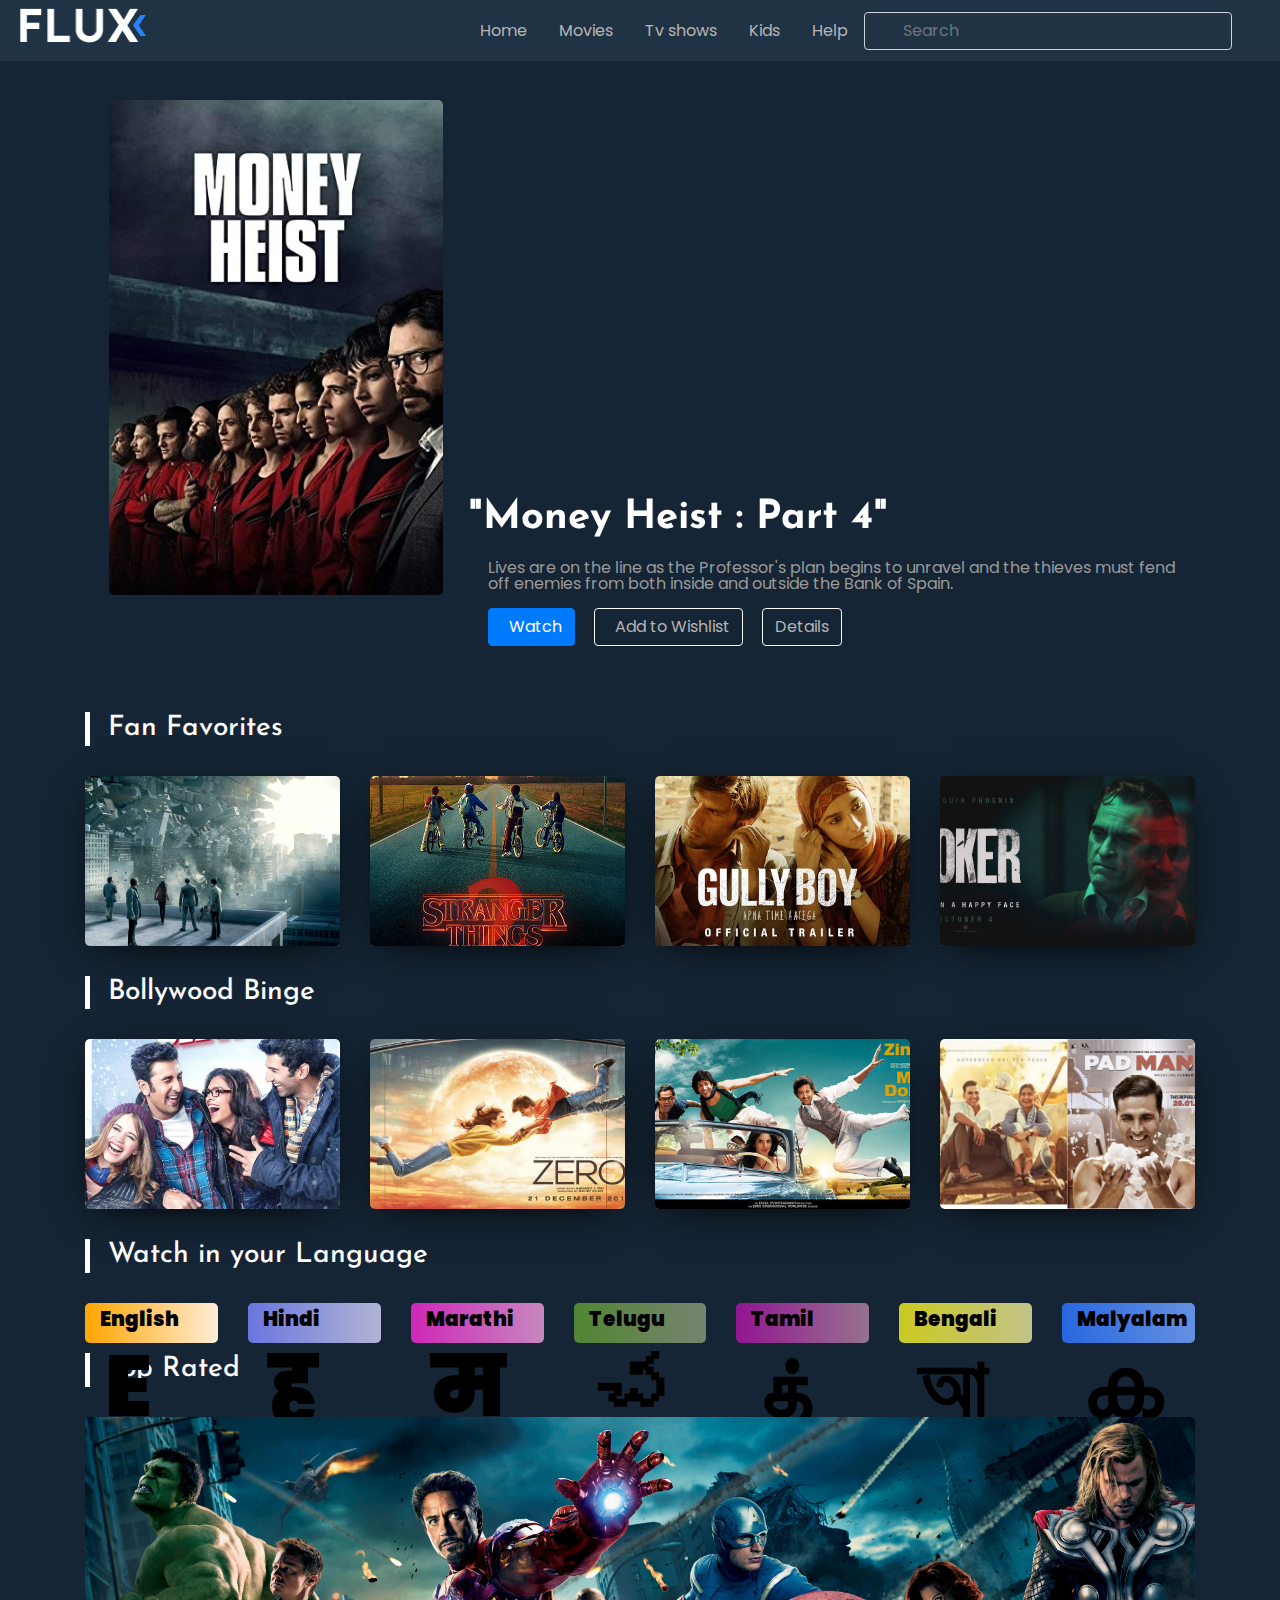
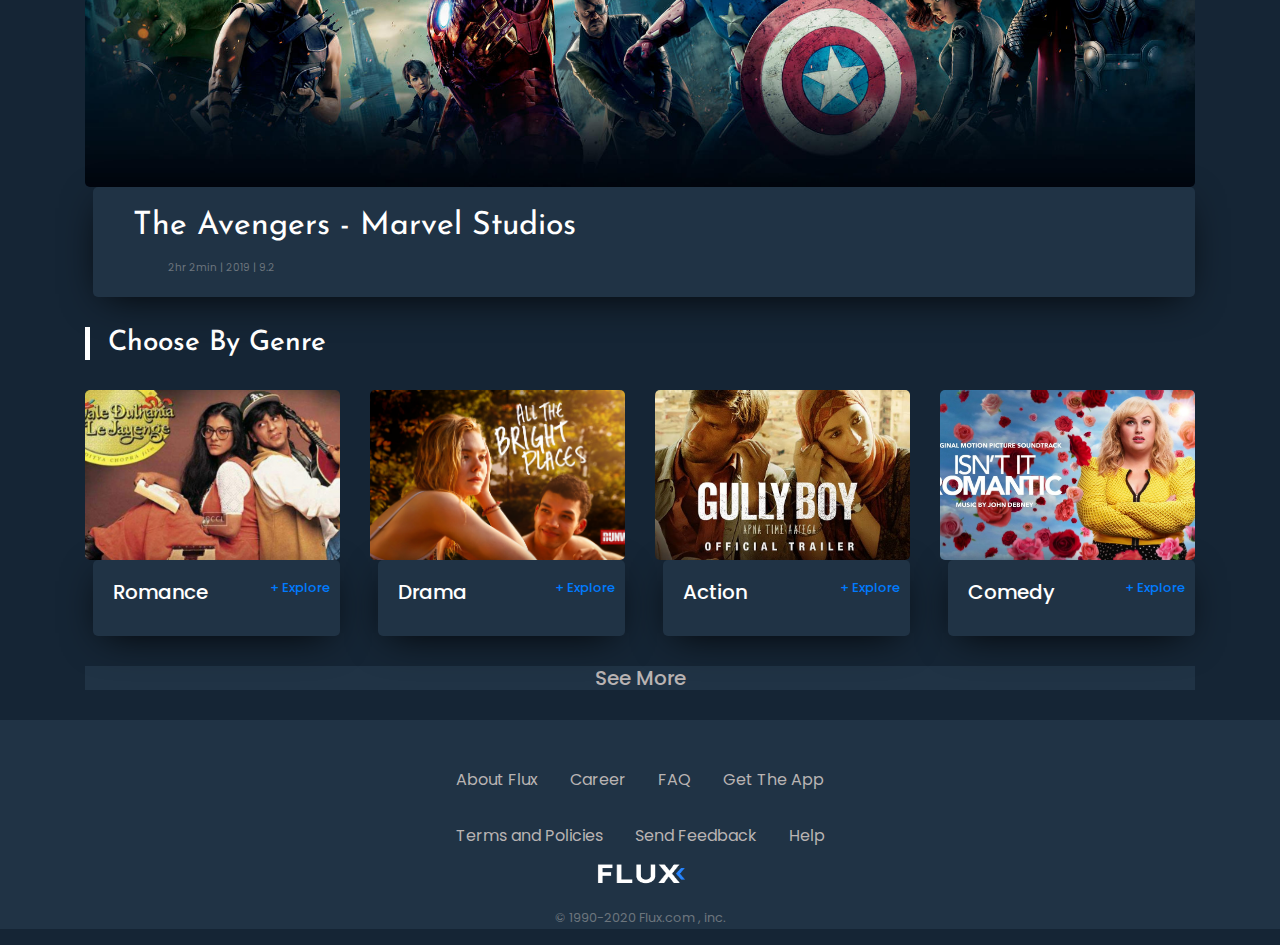
==== index.html @ 8c0c4a3a "index" ====
<!DOCTYPE html>
<html>
    <head>
        <title>Project for WebMorph Page 1</title>
        <meta charset="UTF-8">
        <meta name="viewport" content="width=device-width, initial-scale=1.0">
        <link rel="stylesheet" href="https://maxcdn.bootstrapcdn.com/bootstrap/4.4.1/css/bootstrap.min.css">
        <link rel="stylesheet" href="css/Pg1Css.css">
        <link rel="stylesheet" href="css/responsive1.css">
        <link rel="icon" type="image/png" href="images/icon.png">
        <link href="https://fonts.googleapis.com/css2?family=Josefin+Sans&display=swap" rel="stylesheet">
        <link href="https://fonts.googleapis.com/css2?family=Josefin+Sans&family=Poppins&display=swap" rel="stylesheet">
        <script src="https://kit.fontawesome.com/c86fe9cc00.js" crossorigin="anonymous"></script>
    </head>
    <body>
        <div class="container-fluid">
            <nav class="navbar navbar-expand-lg fixed-top" style="background-color:#203345;" >
              <a href="Pg1Html.html"><img src="images/flux.png" ></a>
                <button class="navbar-toggler" type="button" data-toggle="collapse" data-target="#navbarNav" aria-controls="navbarNav" aria-expanded="false" aria-label="Toggle navigation">
                  <span class="navbar-toggler-icon"><i class="fa fa-bars"></i></span>
                </button>
                <div class="collapse navbar-collapse justify-content-end " id="navbarNav">
                    <ul class="nav topnav">
                      <li class="nav-item">
                        <a class="nav-link" href="index.html">Home <span class="sr-only">(current)</span></a>
                      </li>
                      <li class="nav-item">
                        <a class="nav-link" href="movies.html">Movies</a>
                      </li>
                      <li class="nav-item">
                          <a class="nav-link" href="tvshows.html">Tv shows</a>
                        </li>
                      <li class="nav-item">
                        <a class="nav-link" href="Kids.html">Kids</a>
                      </li>
                      <li class="nav-item">
                        <a class="nav-link" href="Help.html">Help</a>
                      </li>
                      <li class="nav-item">
                        <div class="form-group has-search">
                            <span class="fa fa-search form-control-feedback"></span>
                            <input type="text" class="form-control" placeholder="Search">
                        </div>
                      </li>
                      <li class="nav-item">
                          <a class="nav-link" href="profile.html">
                            <i class="far fa-user"></i> </a>
                      </li>
                    </ul>
                 </div>
             </nav>
              <section class="home">
                <div class="poster">
                  <div class="row">
                    <div class="col-lg-4 col-sm-auto">
                      <img src="images/money.jpg" class="sideimage img-fluid">
                    </div>
                    <div class="col-lg-8 col-sm-auto">
                          <div class="row">
                            <div class="holder embed-responsive embed-responsive-16by9">
                                <iframe class="embed-responsive-item"  src="https://www.youtube.com/embed/dEHhUwWfxmI" frameborder="0" allow="accelerometer; autoplay; encrypted-media; gyroscope; picture-in-picture" allowfullscreen ></iframe>
                                <div class="bar">
                                  <h1 class="heading ">"Money Heist : Part 4"</h1>
                                </div>
                            </div>
                          </div>
                          <div class="row" style="line-height: 1.0;">
                            <div class="forspacing">
                              <div>
                              <p class="description" >
                               Lives are on the line as the Professor's plan begins to unravel and the thieves
                              must fend off enemies from both inside and outside the Bank of Spain. <br><br>
                              <a class="btn btn-primary" href="#" role="button" style="color: white;  margin-left: 0;"><i class="fas fa-play"></i>&nbsp Watch</a>
                              <button type="button" class="btn btn-outline-light"><i class="fas fa-plus"></i>&nbsp Add to Wishlist</button>
                              <a class="btn btn-outline-light" href="Pg2Html.html" role="button">Details</a>
                              </p>
                              </div>
                            </div>
                          </div>
                      </div>
                  </div>
               </section>
              <section class="home">
                <div class="section1">
                  <h3 class="togivemargin barheads">&nbsp Fan Favorites</h3>
                    <div class="card-deck togivemargin to-space-card-evenly ">
                        <div class="card correct">
                            <img src="images/inception.png" class="card-img-top cropimg" alt="...">
                            <div class="card-body">
                                <h5 class="card-title"><i class="far fa-play-circle"></i>&nbsp Inception <i class="fas fa-plus"></i> </h5>
                                <p class="card-text">Inception is a Science-Fiction movie that follows a professional thief who steals thoughts from subconscious minds. It was directed by Christopher Nolan and stars Leonardo DiCaprio.</p>
                                <p class="card-text"><small class="text-muted">2hr 28min | 2010 | <span class="rating"><i class="fas fa-star rating"></i></span> 8.7 </small></p>
                            </div>
                         </div>
                        <div class="card correct ">
                            <img src="images/strangerthings.jpg" class="card-img-top cropimg" alt="...">
                            <div class="card-body">
                              <h5 class="card-title"><i class="far fa-play-circle"></i>&nbsp Stranger Things <i class="fas fa-plus"></i> </h5>
                              <p class="card-text">Hawkins, Indiana, 1983. A young boy, Will Byers, goes missing. As friends, family and local police search for answers, they are drawn into an extraordinary mystery involving top-secret government experiments, terrifying supernatural forces and one very strange little girl.</p>
                              <p class="card-text"><small class="text-muted">3 seasons | 2016 | <span class="rating"><i class="fas fa-star rating"></i></span> 8.8 </small></p>
                            </div>
                         </div>
                        <div class="card correct ">
                            <img src="images/gullyboy.jpg" class="card-img-top cropimg" alt="...">
                            <div class="card-body">
                              <h5 class="card-title"><i class="far fa-play-circle"></i>&nbsp Gully Boy <i class="fas fa-plus"></i></h5>
                              <p class="card-text">Gully Boy is a 2019 Indian Hindi-language musical drama film directed by Zoya Akhtar, and written by Zoya Akhtar and Reema Kagti. ... Inspired by the lives of Indian street rappers Divine and Naezy</p>
                              <p class="card-text"><small class="text-muted">2hr 34min | 2019 | <span class="rating"><i class="fas fa-star rating"></i></span> 8.2 </small></p>
                            </div>
                         </div>
                        <div class="card correct ">
                            <img src="images/joker.jpg" class="card-img-top cropimg" alt="...">
                            <div class="card-body">
                                <h5 class="card-title"><i class="far fa-play-circle"></i>&nbsp Joker <i class="fas fa-plus"></i> </h5>
                                <p class="card-text"> In Gotham City, mentally troubled comedian Arthur Fleck is disregarded and mistreated by society. He then embarks on a downward spiral of revolution and bloody crime. This path brings him face-to-face with his alter-ego: the Joker.</p>
                                <p class="card-text"><small class="text-muted">2hr 2min | 2019 | <span class="rating"><i class="fas fa-star rating"></i></span> 9.2 </small></p>
                            </div>
                         </div>
                     </div>
                    <h3 class="togivemargin barheads">&nbsp Bollywood Binge</h3>
                   <div class="card-deck togivemargin to-space-card-evenly">
                        <div class="card correct">
                            <img src="images/yehjawani.jpg" class="card-img-top cropimg" alt="...">
                            <div class="card-body">
                                <h5 class="card-title"><i class="far fa-play-circle"></i>&nbsp Ye Jawani Hai Deewani <i class="fas fa-plus"></i> </h5>
                                <p class="card-text">Yeh Jawaani Hai Deewani is a 2013 Indian romantic drama film, directed by Ayan Mukerji, written by Mukerji and Hussain Dalal, and produced by Karan Johar.</p>
                                <p class="card-text"><small class="text-muted">2hr 28min | 2010 | <span class="rating"><i class="fas fa-star rating"></i></span> 8.7 </small></p>
                            </div>
                         </div>
                          <div class="card correct">
                              <img src="images/zero.jpg" class="card-img-top cropimg" alt="...">
                              <div class="card-body">
                                <h5 class="card-title"><i class="far fa-play-circle"></i>&nbsp Zero <i class="fas fa-plus"></i> </h5>
                                <p class="card-text">Zero (stylized as ZERO) is a 2018 Indian Hindi-language romantic comedy-drama film written by Himanshu Sharma and directed by Aanand L. Rai. </p>
                                <p class="card-text"><small class="text-muted">3 seasons | 2016 | <span class="rating"><i class="fas fa-star rating"></i></span> 8.8 </small></p>
                              </div>
                           </div>
                          <div class="card correct">
                              <img src="images/zindagi.jpg" class="card-img-top cropimg" alt="...">
                              <div class="card-body">
                                <h5 class="card-title"><i class="far fa-play-circle"></i>&nbsp Zindagi Na Milegi Dobara <i class="fas fa-plus"></i></h5>
                                <p class="card-text">Zindagi Na Milegi Dobara. pronunciation (help·info)) is a 2011 Indian buddy road film directed by Zoya Akhtar and produced by Farhan Akhtar and Ritesh Sidhwani of Excel Entertainment.</p>
                                <p class="card-text"><small class="text-muted">2hr 34min | 2019 | <span class="rating"><i class="fas fa-star rating"></i></span> 8.2 </small></p>
                              </div>
                           </div>
                          <div class="card correct">
                              <img src="images/padman.jpg" class="card-img-top cropimg" alt="...">
                              <div class="card-body">
                                  <h5 class="card-title"><i class="far fa-play-circle"></i>&nbsp Padman <i class="fas fa-plus"></i> </h5>
                                  <p class="card-text"> Pad Man is a 2018 Indian Hindi-language comedy-drama film directed and written by R. Balki, featuring Akshay Kumar, Sonam Kapoor and Radhika Apte in lead roles. </p>
                                  <p class="card-text"><small class="text-muted">2hr 2min | 2019 | <span class="rating"><i class="fas fa-star rating"></i></span> 9.2 </small></p>
                              </div>
                           </div>
                        </div>
                    <h3 class="togivemargin barheads hide-in-mob">&nbsp Watch in your Language</h3>
                        <div class="card-deck togivemargin hide-in-mob">
                            <div class="card correct">
                              <img src="images/tile.jpg" class="card-img " alt="...">
                              <div class="card-img-overlay" style="background-image: linear-gradient(to right, orange, rgb(255, 237, 215)">
                                <div><p class="letter ">E</p>
                                </div>
                                <h5 class="card-title lang"  style="color: black;">English</h5>
                              </div>
                            </div>
                            <div class="card correct ">
                                <img src="images/tile.jpg" class="card-img " alt="...">
                                <div class="card-img-overlay " style="background-image: linear-gradient(to right, rgb(106, 118, 223) , rgb(177, 180, 212)">
                                  <div><p class="letter ">ह</p>
                                  </div>
                                  <h5 class="card-title lang"  style="color: black;">Hindi</h5>
                                </div>
                             </div>
                              <div class="card correct">
                                  <img src="images/tile.jpg" class="card-img " alt="...">
                                  <div class="card-img-overlay" style="background-image: linear-gradient(to right, rgb(206, 40, 184) , rgb(199, 135, 190));">
                                    <div><p class="letter">म</p>
                                    </div>
                                    <h5 class="card-title lang"  style="color:black;">Marathi</h5>
                                  </div>
                               </div>
                              <div class="card correct">
                                  <img src="images/tile.jpg" class="card-img " alt="...">
                                  <div class="card-img-overlay" style="background-image: linear-gradient(to right,rgb(81, 133, 51) , rgb(119, 131, 112)">
                                    <div><p class="letter">చ</p>
                                    </div>
                                    <h5 class="card-title lang" style="color: black;">Telugu</h5>
                                  </div>
                               </div>
                              <div class="card correct">
                                  <img src="images/tile.jpg" class="card-img " alt="...">
                                  <div class="card-img-overlay" style="background-image: linear-gradient(to right, rgb(146, 22, 146) , rgb(150, 114, 142)">
                                    <div><p class="letter " >த்</p>
                                    </div>
                                    <h5 class="card-title lang" style="color: black;">Tamil</h5>
                                  </div>
                                </div>
                              <div class="card correct">
                                  <img src="images/tile.jpg" class="card-img " alt="...">
                                  <div class="card-img-overlay"  style="background-image: linear-gradient(to right,rgb(202, 202, 33) , rgb(194, 194, 138))">
                                    <div><p class="letter " >আ</p>
                                    </div>
                                    <h5 class="card-title lang" style="color: black;">Bengali</h5>
                                  </div>
                               </div>
                              <div class="card correct">
                                  <img src="images/tile.jpg" class="card-img " alt="...">
                                  <div class="card-img-overlay"  style="background-image: linear-gradient(to right, rgb(39, 104, 224) , rgb(101, 144, 224)">
                                    <div><p class="letter" >ക</p>
                                    </div>
                                    <h5 class="card-title lang"  style="color: black;">Malyalam</h5>
                                  </div>
                               </div>
                          </div>
                   <h3 class="togivemargin barheads">&nbsp Top Rated</h2>
                    <div class="card genre togivemargin card-movie-large" >
                      <img src="images/avengers.jpg" class="card-img " >
                      <div class="card-body">
                        <div>
                          <h2 class="card-title  heading"><i class="far fa-play-circle"></i>&nbsp The Avengers - Marvel Studios <i class="fas fa-plus"></i></h2>
                          <p class="card-text"><small class="text-muted"> 2hr 2min | 2019 | <span class="rating"><i class="fas fa-star rating"></i></span> 9.2 </small></p>
                        </div>
                      </div>
                    </div>
                  <h3 class="togivemargin barheads">&nbsp Choose By Genre</h3>
                    <div class="card-deck togivemargin to-space-card-evenly">
                      <div class="card genre formobile">
                          <img src="images/ddlj.jpg" class="card-img-top cropimg" alt="...">
                          <div class="card-body">
                              <h5 class="card-title">Romance<p class=genresmall><a href="">+ Explore</a></p></h5>
                          </div>
                       </div>
                      <div class="card genre formobile">
                          <img src="images/bright.png" class="card-img-top cropimg" alt="...">
                          <div class="card-body">
                            <h5 class="card-title"> Drama<p class=genresmall><a href="">+ Explore</a></p></h5>                         
                          </div>
                       </div>
                      <div class="card genre formobile">
                          <img src="images/gullyboy.jpg" class="card-img-top cropimg" alt="...">
                          <div class="card-body">
                            <h5 class="card-title"> Action<p class=genresmall><a href="">+ Explore</a></p></h5>
                          </div>
                       </div>
                      <div class="card genre formobile">
                          <img src="images/isnt.jpg" class="card-img-top cropimg" alt="...">
                          <div class="card-body">
                              <h5 class="card-title">Comedy<p class=genresmall><a href="">+ Explore</a></p></h5>
                          </div>
                       </div>
                    </div>
                    <footer class="page-footer togivemargin" style="background-color:#203345">
                      <h5 class="text-center"><a href="">See More</a></h5>
                    </footer>
                </div>
               </section>
        </div>
                <footer class="page-footer togivemargin" style="background-color:#203345">
                  <nav class="navbar justify-content-center">
                    <ul class="nav ">
                      <li class="nav-item active">
                        <a class="nav-link" href="aboutus.html"><i class="fab fa-facebook-f"> </i></a>
                      </li>
                      <li class="nav-item">
                        <a class="nav-link" href="career.html"><i class="fab fa-twitter"> </i></a>
                      </li>
                      <li class="nav-item">
                          <a class="nav-link" href="faq.html"><i class="fab fa-google-plus-g"> </i></a>
                        </li>
                      <li class="nav-item">
                        <a class="nav-link" href="gettheapp.html"> <i class="fab fa-linkedin-in"> </i></a>
                      </li>
                    </ul>
                  </nav>
                  <nav class="navbar justify-content-center">
                    <ul class="nav ">
                      <li class="nav-item active">
                        <a class="nav-link" href="aboutus.html">About Flux</a>
                      </li>
                      <li class="nav-item">
                        <a class="nav-link" href="career.html">Career</a>
                      </li>
                      <li class="nav-item">
                          <a class="nav-link" href="faq.html">FAQ</a>
                        </li>
                      <li class="nav-item">
                        <a class="nav-link" href="gettheapp.html">Get The App</a>
                      </li>
                    </ul>
                  </nav>
                  <nav class="navbar justify-content-center ">
                    <ul class="nav">
                      <li class="nav-item active">
                        <a class="nav-link" href="tandc.html">Terms and Policies</a>
                      </li>
                      <li class="nav-item">
                        <a class="nav-link" href="feedback.html">Send Feedback</a>
                      </li>
                      <li class="nav-item">
                          <a class="nav-link" href="help.html">Help</a>
                        </li>
                    </ul>
                  </nav>
                  <p class="text-center"><a href="index.html"><img src="images/flux.png" ></a></p>
                  <p class="text-center"><small class="text-muted">&copy 1990-2020 Flux.com , inc.  
                  </p>
                </footer>

        <script src="https://ajax.googleapis.com/ajax/libs/jquery/3.4.1/jquery.min.js"></script>
        <script src="https://cdnjs.cloudflare.com/ajax/libs/popper.js/1.16.0/umd/popper.min.js"></script>
        <script src="https://maxcdn.bootstrapcdn.com/bootstrap/4.4.1/js/bootstrap.min.js"></script>
        <script src="https://maxcdn.bootstrapcdn.com/bootstrap/4.4.1/js/bootstrap.min.js"></script>
    </body>
</html>
---- css/Pg1Css.css ----
body,html{
    height:vh;
    width:vw;
    background-color:#152535;
    margin:0;
    padding:0;
    color:white;
    font-family: 'Poppins';
}

.navbar img{
    width:130px;
    height:auto;
}
.heading{
    font-weight: bolder;
    font-stretch: ultra-expanded;
    font-family: 'Josefin Sans';
}

.holder{
    position: relative;
}

.bar{
    position:absolute;
    bottom:0;
    left:10px;
}

.barheads{
    font-family: 'Josefin Sans';
    border-left: white;
    border-left-width: thick;
    border-left-style: solid;
}

a{
    color:rgb(185, 179, 179);
}

a:hover{
    text-decoration: none;
    color:white;
}

.topnav li{
    margin: auto;
}

.topnav li a:hover{
    color:white;
    border-top-color: white;
    border-top-style: solid;
    border-top-width: medium;
}

.form-group{
    margin-bottom: 0;
}

.has-search .form-control {
    padding-left: 2.375rem;
    background-color:transparent;
    color:white;
}

.has-search .form-control-feedback {
    position: absolute;
    z-index: 2;
    display: block;
    width: 2.375rem;
    height: 2.375rem;
    line-height: 2.375rem;
    text-align: center;
    pointer-events: none;
    color: white;
}

.poster{
    margin:100px 94px 0 94px;
}

iframe{
    border-radius: 4px;
    width:vw;
    height:auto;
}

.sideimage{
    border-radius: 5px;
}

.holder{
    height:450px;
}

.forspacing{
    margin-left: 30px;
    margin-top: 10px;
}

.description{
    color:rgb(156, 153, 153);
}

.description button, .description a{
    margin-left: 15px;
    color:rgb(185, 179, 179);
    font-stretch: ultra-expanded;
}

.rating{
    color:rgb(168, 168, 33);
}

.section1{
    margin:50px 70px 0 70px;
    font-weight: lighter;
    font-size: small;
}

.togivemargin{
    margin-top: 30px;
}

.correct{
    background-color: transparent;
    border: none;
    position: relative;
    display: inline-block;
    -webkit-box-shadow: -1px 9px 40px -12px black;
    -moz-box-shadow: -1px 9px 40px -12px black;
    box-shadow: -1px 9px 40px -12px black;
}

.correct:hover{
    cursor: pointer;
    position: relative;
    transition:0.3s;
    z-index:6;
    -webkit-box-shadow: -1px 9px 40px -12px black;
    -moz-box-shadow: -1px 9px 40px -12px black;
    box-shadow: -1px 9px 40px -12px black;
}

.cropimg{
    width:100%;
    height: 170px;
    object-fit: cover;
}

.correct .card-img-top{
    z-index: 5;
    position: relative;
    border-radius: 5px;
}

.correct .card-body {
    background-color: #203345;
    /* display: none; */
    position: absolute;
    height: 0px;
    overflow: hidden;
    padding: 0px;
    transition: transform ease-in ;
    transform: translate(0, -100%);
    -webkit-box-shadow: -1px 9px 40px -12px black;
    -moz-box-shadow: -1px 9px 40px -12px black;
    box-shadow: -1px 9px 40px -12px black;
}

.correct:hover .card-body {
    height: auto;
    overflow: hidden;
    padding: 1.25rem;
    z-index: 4;
    transform: translate(0, 0);
}

.correct:hover .cropimg, .correct:hover .card-img-overlay {
    transform: scale(1.1);
    transition: transform ease-in ;
    border-radius: 5px;
    -webkit-box-shadow: -1px 9px 40px -12px black;
    -moz-box-shadow: -1px 9px 40px -12px black;
    box-shadow: -1px 9px 40px -12px black;
}

.correct .card-title .fa-plus, .genre .card-title .fa-plus {
    position: absolute;
    right: 10px;
    display: inline-block;
}

.correct .card-img-overlay, .correct .card-img , .genre .card-img , .genre .card-img-top{
    border-radius: 5px;
}

.letter{
    font-family: 'Poppins';
    font-weight: 900;
    font-size: 85px;
    color:black;
}

.lang{
    position: absolute;
    bottom: 0;
    left:15px;
    font-weight: 900;
    font-stretch: expanded;
}

.genre{
    background-color: transparent;
    border: none;
}

.genre .card-body {
    background-color: #203345;
    border-radius: 5px;
    margin-left: 8px;
    -webkit-box-shadow: -1px 9px 40px -12px black;
    -moz-box-shadow: -1px 9px 40px -12px black;
    box-shadow: -1px 9px 40px -12px black;
}

.genre:hover{
    cursor: pointer;
    position: relative;
    transition:0.3s;
    z-index:6;
}

.genre:hover .card-img {
    transform: scale(1.050);
    transition: transform ease-in ;
    -webkit-box-shadow: -1px 9px 40px -12px black;
    -moz-box-shadow: -1px 9px 40px -12px black;
    box-shadow: -1px 9px 40px -12px black;
}

.genre:hover .card-img-top{
    transform: scale(1.1);
    transition: transform ease-in ;
    -webkit-box-shadow: -1px 9px 40px -12px black;
    -moz-box-shadow: -1px 9px 40px -12px black;
    box-shadow: -1px 9px 40px -12px black;
}

.card-movie-large .card-body .card-text{
    margin-left: 55px;
}

.genresmall{
    font-size: 13px; 
    position: absolute;
    right: 10px;
    display: inline-block;
}

.genresmall a {
    color: #007bff;
    text-decoration: none;
}

footer p img{
    width:90px ;
    height: 25px;
}
---- css/responsive1.css ----
@media only screen and (max-width: 1199.98px) { 
            .navbar img{
                width: 110px;  
                height: auto;
            }
             .section1{
                margin:22px 13px 0 13px;
            }
            .poster{
                margin:100px 25px 0 25px;
            }            
            .cropimg{
                width:100%;
                height:auto;
                object-fit: cover;
            }
            .letter{
                font-size:50px;
            }
            .correct .card-title , .genre .card-title{
                font-size:18px;
            }
            .card-movie-large .card-title{
                font-size: 30px;
            }
            .correct .card-title .lang{
                font-size: 15px;
                bottom: -5px;
                left:5px;
            }
            .page-footer .navbar ul li, .page-footer p{
                line-height: 1;
            }
            footer p img{
                width: 90px;
                height: auto;
            }
         }

        /*completed above*/
         
        @media only screen and (max-width: 991.98px) { 
            .navbar img{
                width: 90px;
                height: auto;
            }
            .poster img{
                display: none;
            }
            .heading{
                font-size: 35px;
            }
            .description{
                font-size:16px;
            }
            .forspacing{
                margin-left:8px;
                margin-top: 10px;
            }
            .description button, .description a{
                margin-left: 12px;
                font-size: 16px;
            }
            .section1{
                margin:22px 25px 0 25px;
            }
            .barheads{
                font-size: 25px;
            }
            .togivemargin{
                margin-top: 22px;
            }
            .correct:hover .card-body {
                display: none;
            }
            .cropimg{
                width:100%;
                height: auto;
                object-fit: cover;
            }
            .genre .card-title{
                font-size:15px;
            }
            .card-movie-large .heading{
                font-size: 28px;
            }
            .letter{
                font-size: 45px;
            }
            .correct .lang{
                font-size: 12px;
                bottom: -5px;
                left:5px;
            }
            .genre .card-body{
                padding: 7px;
            }
            .genresmall{
                display: none;
            }
            .page-footer nav {
                font-size: 14px;
            }
            .page-footer .navbar ul li, .page-footer p{
                line-height: 1;
            }
            footer p img{
                width: 80px;
                height: auto;
            }
        }

        /*completed above*/
            
        @media only screen and (max-width: 767.98px) {
            .navbar img{
                width: 80px;
                height: auto;
            }
            .poster img{
                display: none;
            }
            .heading{
                font-size: 30px;
            }
            .description{
                font-size: 14px;
            }
            .forspacing{
                margin-left:8px;
                margin-top: 10px;
            }
            .description button, .description a{
                margin-left: 12px;
                font-size: 14px;
            }
            .section1{
                margin:18px 15px 0 15px;
            }
            .barheads{
                font-size: 18px;
            }
            .togivemargin{
                margin-top: 18px;
            }
            .correct:hover .card-body{
                display: none;
            }
            .cropimg{
                width:100%;
                height: 90px;
                object-fit: cover;
            }
            .genre .card-title{
                font-size:12px;
            }
            .card-movie-large .heading{
                font-size: 24px;
            }
            .letter{
                font-size: 30px;
            }
            .correct .lang{
                font-size: 10px;
                bottom: -5px;
                left:5px;
            }
            .genre .card-body{
                padding: 7px;
            }
            .genresmall{
                display: none;
            }
            .page-footer nav {
                font-size: 12px;
            }
            .page-footer .navbar ul{
                flex-wrap: nowrap;
            }
            .page-footer .navbar ul li, .page-footer p{
                line-height: 1;
            }
            footer p img{
                width: 70px;
                height: auto;
            }
        }

        /*above completed*/

        @media only screen and (max-width: 575.98px) 
        { 
            .navbar .nav-item{
            display: block;
            width:50%;
            padding: 10px 0;
            text-align: center;
            }
            .navbar .nav{
                background-color: #203345;
            }
            .topnav{
                flex-direction: column;
            }
            .navbar img{
                width: 70px;
                height: auto;
            }
            .poster{
                margin:8px;
            }
            .poster img{
                display: none;
            }
            .holder{
                margin-top: 60px;
                height: max-content;
            }
            .heading{
                font-size: 25px;
            }
            .description{
                font-size: 12px;
            }
            .forspacing{
                margin-left:8px;
                margin-top: 10px;
            }
            .description button, .description a{
                margin-left: 8px;
                font-size: 12px;
            }
            .section1{
                margin:15px 8px 0 8px;
            }
            .barheads{
                font-size:16px;
            }
            .togivemargin{
                margin-top: 5px;
            }
            .correct ,.formobile .card-imp-top{
                flex-basis:50%;
            }
            .to-space-card-evenly{
                display: flex;
                flex-wrap:wrap;
                justify-content: space-between;
            }
            .cropimg{
                width: 190px;
                height:auto;
                object-fit: cover;
            }
            .hide-in-mob{
                display: none;
            }
            .genre .card-title{
                font-size:14px;
            }
            .card-movie-large .heading{
                font-size: 18px;
            }
            .card-movie-large p{
                display: none;
            }
            .genre .card-body{
                padding: 6px;
            }
            .card-movie-large .card-body{
                width: 100%;
            }
            .genresmall{
                display: none;
            }
            .page-footer h5{
                font-size: 15px;
            }
            .page-footer nav {
                font-size: 10px;
            }
            .page-footer .navbar ul{
                flex-wrap: nowrap;
            }
            .page-footer .navbar ul li, .page-footer p{
                line-height: 1;
            }
            footer p img{
                width: 50px;
                height: auto;
            }
    }
    /*completed above*/

    @media only screen and (max-width: 575.98px) 
    { 
        .navbar .nav-item{
        display: block;
        width:50%;
        padding: 10px 0;
        text-align: center;
        }
        .navbar .nav{
            background-color: #203345;
        }
        .topnav{
            flex-direction: column;
        }
        .navbar img{
            width: 60px;
            height: auto;
        }
        .poster{
            margin:8px;
        }
        .poster img{
            display: none;
        }
        .holder{
            margin-top: 50px;
            height: max-content;
        }
        .heading{
            font-size: 22px;
        }
        .description{
            font-size: 10px;
        }
        .forspacing{
            margin-left:6px;
            margin-top: 8px;
        }
        .description button, .description a{
            margin-left: 6px;
            font-size: 10px;
        }
        .section1{
            margin:15px 6px 0 8px;
        }
        .barheads{
            font-size: 15px;
        }
        .togivemargin{
            margin-top: 5px;
        }
        .correct,.genre .card-imp-top{
            flex-basis:50%;
        }
        .to-space-card-evenly{
            display: flex;
            flex-wrap:wrap;
            justify-content: space-between;
        }
        .cropimg{
            width: 130px;
            height:auto;
            object-fit: cover;
        }
        .hide-in-mob{
            display: none;
        }
        .genre .card-title{
            font-size:12px;
        }
        .card-movie-large .heading{
            font-size: 16px;
        }
        .card-movie-large p{
            display: none;
        }
        .genre .card-body{
            padding: 5px;
        }
        .card-movie-large .card-body{
            width: 100%;
        }
        .genresmall{
            display: none;
        }
        .page-footer h5{
            font-size: 12px;
        }
        .page-footer nav {
            font-size: 10px;
        }
        .page-footer .navbar ul{
            flex-wrap: nowrap;
        }
        .page-footer .navbar ul li, .page-footer p{
            line-height: 1;
        }
        footer p img{
            width: 50px;
            height: auto;
        }
}
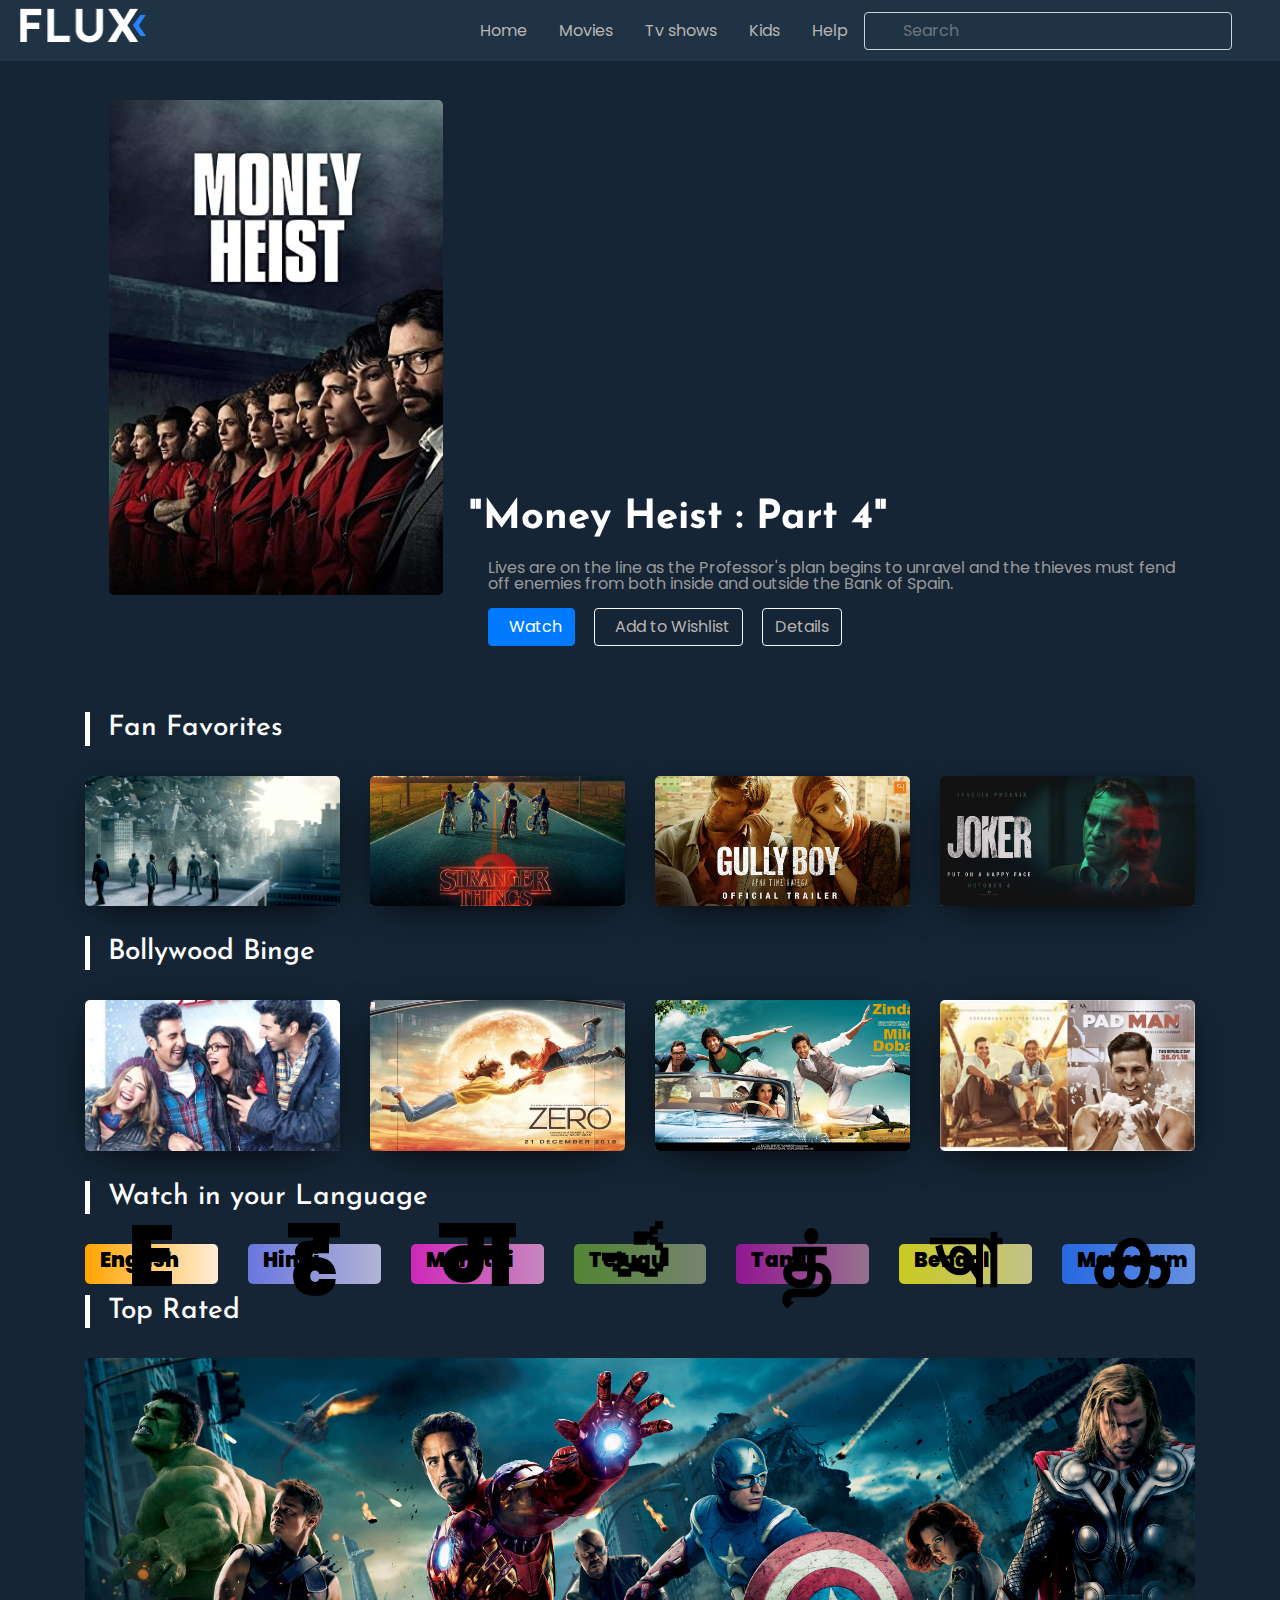
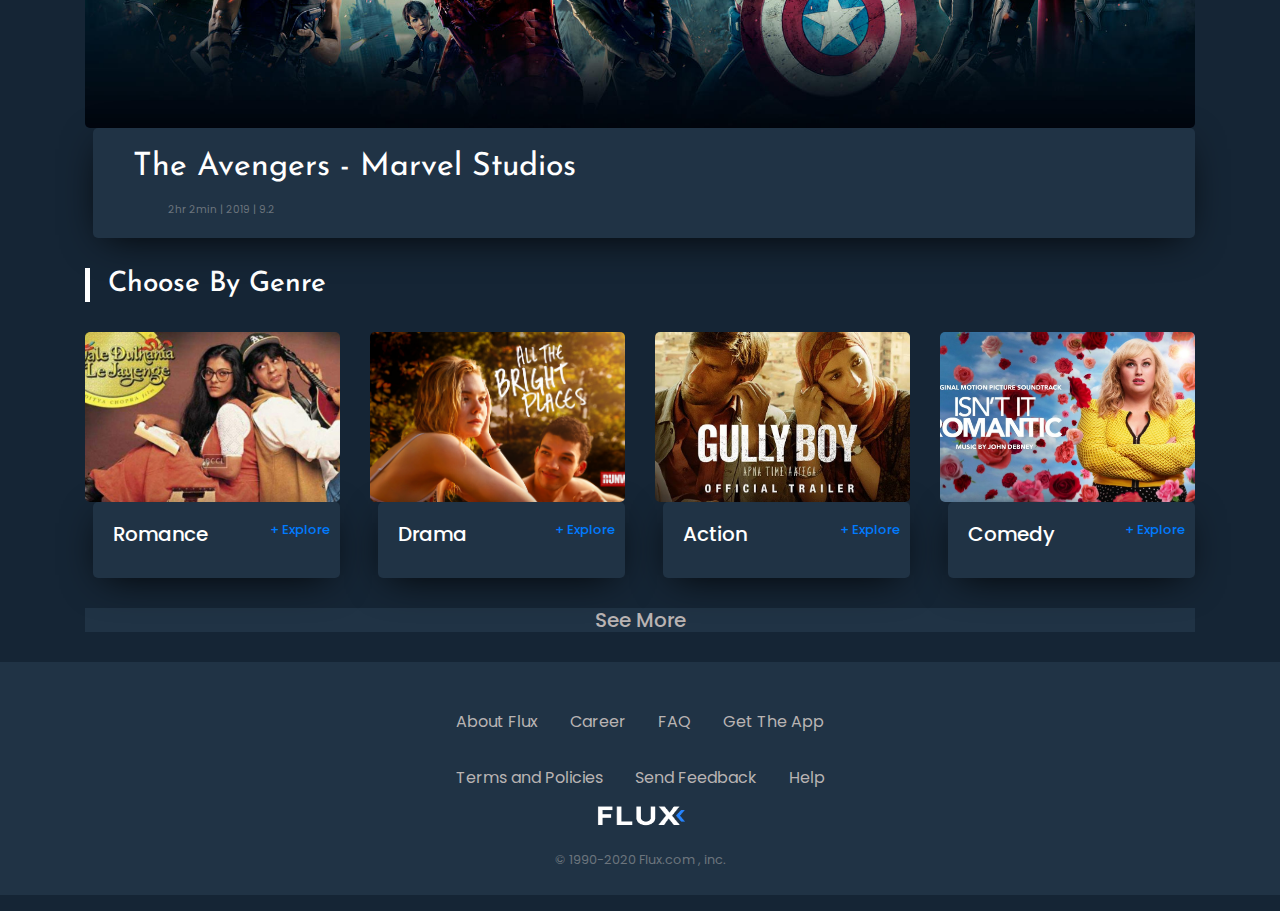
==== commit e0bba441: "final changes" ====
--- a/index.html
+++ b/index.html
@@ -15,7 +15,7 @@
     <body>
         <div class="container-fluid">
             <nav class="navbar navbar-expand-lg fixed-top" style="background-color:#203345;" >
-              <a href="Pg1Html.html"><img src="images/flux.png" ></a>
+              <a href="index.html"><img src="images/flux.png" ></a>
                 <button class="navbar-toggler" type="button" data-toggle="collapse" data-target="#navbarNav" aria-controls="navbarNav" aria-expanded="false" aria-label="Toggle navigation">
                   <span class="navbar-toggler-icon"><i class="fa fa-bars"></i></span>
                 </button>
@@ -301,7 +301,7 @@
                     </ul>
                   </nav>
                   <p class="text-center"><a href="index.html"><img src="images/flux.png" ></a></p>
-                  <p class="text-center"><small class="text-muted">&copy 1990-2020 Flux.com , inc.  
+                  <p class="text-center"><small class="text-muted">&copy 1990-2020 Flux.com , inc.  <br><br>
                   </p>
                 </footer>
 
--- a/css/Pg1Css.css
+++ b/css/Pg1Css.css
@@ -154,6 +154,8 @@
     z-index: 5;
     position: relative;
     border-radius: 5px;
+    height: 100%;
+    width:100%;
 }
 
 .correct .card-body {
@@ -163,7 +165,7 @@
     height: 0px;
     overflow: hidden;
     padding: 0px;
-    transition: transform ease-in ;
+    transition: transform ease-in;
     transform: translate(0, -100%);
     -webkit-box-shadow: -1px 9px 40px -12px black;
     -moz-box-shadow: -1px 9px 40px -12px black;
@@ -180,7 +182,7 @@
 
 .correct:hover .cropimg, .correct:hover .card-img-overlay {
     transform: scale(1.1);
-    transition: transform ease-in ;
+    transition: transform ease-in;
     border-radius: 5px;
     -webkit-box-shadow: -1px 9px 40px -12px black;
     -moz-box-shadow: -1px 9px 40px -12px black;
@@ -204,6 +206,15 @@
     color:black;
 }
 
+.correct .card-img-overlay{
+    display: flex;
+    align-items: center;
+    justify-content: center
+}
+.letter p{
+    margin: 0;
+}
+
 .lang{
     position: absolute;
     bottom: 0;
@@ -225,7 +236,11 @@
     -moz-box-shadow: -1px 9px 40px -12px black;
     box-shadow: -1px 9px 40px -12px black;
 }
-
+.genre .card-img-top{
+    width:100%;
+    height: 170px;
+    object-fit: cover;
+}
 .genre:hover{
     cursor: pointer;
     position: relative;
--- a/css/responsive1.css
+++ b/css/responsive1.css
@@ -73,9 +73,14 @@
             .correct:hover .card-body {
                 display: none;
             }
-            .cropimg{
-                width:100%;
-                height: auto;
+            .correct .card-img-top{
+                height:85px;
+                width: auto;
+                object-fit: cover;
+            }
+            .genre .card-img-top{
+               height: 85px;
+               width: auto;
                 object-fit: cover;
             }
             .genre .card-title{
@@ -146,11 +151,7 @@
             .correct:hover .card-body{
                 display: none;
             }
-            .cropimg{
-                width:100%;
-                height: 90px;
-                object-fit: cover;
-            }
+        
             .genre .card-title{
                 font-size:12px;
             }
@@ -237,26 +238,29 @@
                 font-size:16px;
             }
             .togivemargin{
-                margin-top: 5px;
-            }
-            .correct ,.formobile .card-imp-top{
-                flex-basis:50%;
+                margin-top: 15px;
+            }
+            .correct:hover .card-body{
+                display: none;
+            }
+            .cropimg ,.genre .card-img-top{
+                height: 120px;
+                width: auto;
+                object-fit: cover;
+            }
+            .correct ,.formobile{
+                flex-basis:48%;
             }
             .to-space-card-evenly{
                 display: flex;
                 flex-wrap:wrap;
                 justify-content: space-between;
             }
-            .cropimg{
-                width: 190px;
-                height:auto;
-                object-fit: cover;
-            }
             .hide-in-mob{
                 display: none;
             }
             .genre .card-title{
-                font-size:14px;
+                font-size:12px;
             }
             .card-movie-large .heading{
                 font-size: 18px;
@@ -265,7 +269,7 @@
                 display: none;
             }
             .genre .card-body{
-                padding: 6px;
+                padding: 4px;
             }
             .card-movie-large .card-body{
                 width: 100%;
@@ -292,107 +296,110 @@
     }
     /*completed above*/
 
-    @media only screen and (max-width: 575.98px) 
+    @media only screen and (max-width:375px) 
     { 
         .navbar .nav-item{
-        display: block;
-        width:50%;
-        padding: 10px 0;
-        text-align: center;
-        }
-        .navbar .nav{
-            background-color: #203345;
-        }
-        .topnav{
-            flex-direction: column;
-        }
-        .navbar img{
-            width: 60px;
-            height: auto;
-        }
-        .poster{
-            margin:8px;
-        }
-        .poster img{
-            display: none;
-        }
-        .holder{
-            margin-top: 50px;
-            height: max-content;
-        }
-        .heading{
-            font-size: 22px;
-        }
-        .description{
-            font-size: 10px;
-        }
-        .forspacing{
-            margin-left:6px;
-            margin-top: 8px;
-        }
-        .description button, .description a{
-            margin-left: 6px;
-            font-size: 10px;
-        }
-        .section1{
-            margin:15px 6px 0 8px;
-        }
-        .barheads{
-            font-size: 15px;
-        }
-        .togivemargin{
-            margin-top: 5px;
-        }
-        .correct,.genre .card-imp-top{
-            flex-basis:50%;
-        }
-        .to-space-card-evenly{
-            display: flex;
-            flex-wrap:wrap;
-            justify-content: space-between;
-        }
-        .cropimg{
-            width: 130px;
-            height:auto;
-            object-fit: cover;
-        }
-        .hide-in-mob{
-            display: none;
-        }
-        .genre .card-title{
-            font-size:12px;
-        }
-        .card-movie-large .heading{
-            font-size: 16px;
-        }
-        .card-movie-large p{
-            display: none;
-        }
-        .genre .card-body{
-            padding: 5px;
-        }
-        .card-movie-large .card-body{
-            width: 100%;
-        }
-        .genresmall{
-            display: none;
-        }
-        .page-footer h5{
-            font-size: 12px;
-        }
-        .page-footer nav {
-            font-size: 10px;
-        }
-        .page-footer .navbar ul{
-            flex-wrap: nowrap;
-        }
-        .page-footer .navbar ul li, .page-footer p{
-            line-height: 1;
-        }
-        footer p img{
-            width: 50px;
-            height: auto;
-        }
+            display: block;
+            width:50%;
+            padding: 10px 0;
+            text-align: center;
+            }
+            .navbar .nav{
+                background-color: #203345;
+            }
+            .topnav{
+                flex-direction: column;
+            }
+            .navbar img{
+                width: 70px;
+                height: auto;
+            }
+            .poster{
+                margin:8px;
+            }
+            .poster img{
+                display: none;
+            }
+            .holder{
+                margin-top: 60px;
+                height: max-content;
+            }
+            .heading{
+                font-size: 25px;
+            }
+            .description{
+                font-size: 12px;
+            }
+            .forspacing{
+                margin-left:8px;
+                margin-top: 10px;
+            }
+            .description button, .description a{
+                margin-left: 8px;
+                font-size: 12px;
+            }
+            .section1{
+                margin:15px 8px 0 8px;
+            }
+            .barheads{
+                font-size:16px;
+            }
+            .togivemargin{
+                margin-top: 15px;
+            }
+            .cropimg , .genre .card-img-top{
+                height: 84px;
+                width: auto;
+                object-fit: cover;
+            }
+            .correct:hover .card-body{
+                display: none;
+            }
+            .correct ,.formobile{
+                flex-basis:48%;
+            }
+            .to-space-card-evenly{
+                display: flex;
+                flex-wrap:wrap;
+                justify-content: space-between;
+            }
+            .hide-in-mob{
+                display: none;
+            }
+            .genre .card-title{
+                font-size:12px;
+            }
+            .card-movie-large .heading{
+                font-size: 18px;
+            }
+            .card-movie-large p{
+                display: none;
+            }
+            .genre .card-body{
+                padding: 6px;
+            }
+            .card-movie-large .card-body{
+                width: 100%;
+            }
+            .genresmall{
+                display: none;
+            }
+            .page-footer h5{
+                font-size: 15px;
+            }
+            .page-footer nav {
+                font-size: 10px;
+            }
+            .page-footer .navbar ul{
+                flex-wrap: nowrap;
+            }
+            .page-footer .navbar ul li, .page-footer p{
+                line-height: 1;
+            }
+            footer p img{
+                width: 50px;
+                height: auto;
+            }
 }
 
 
